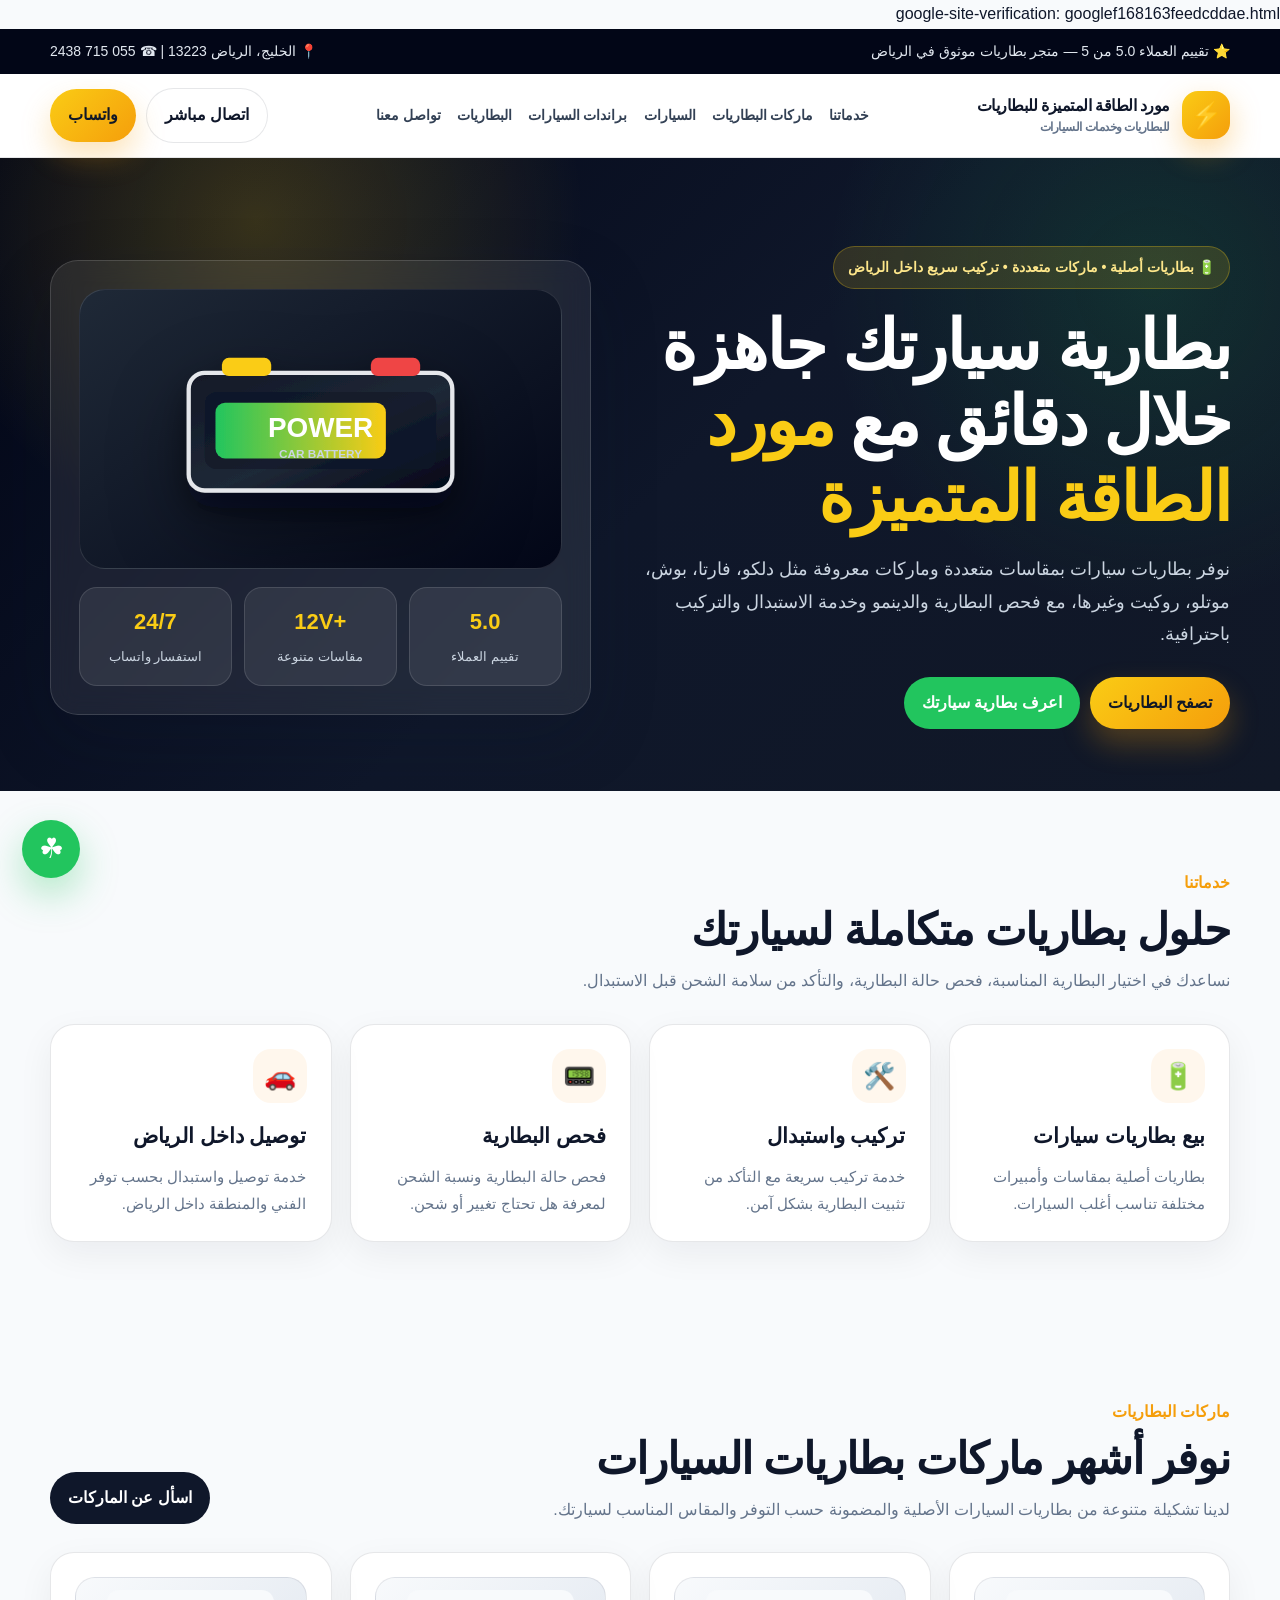
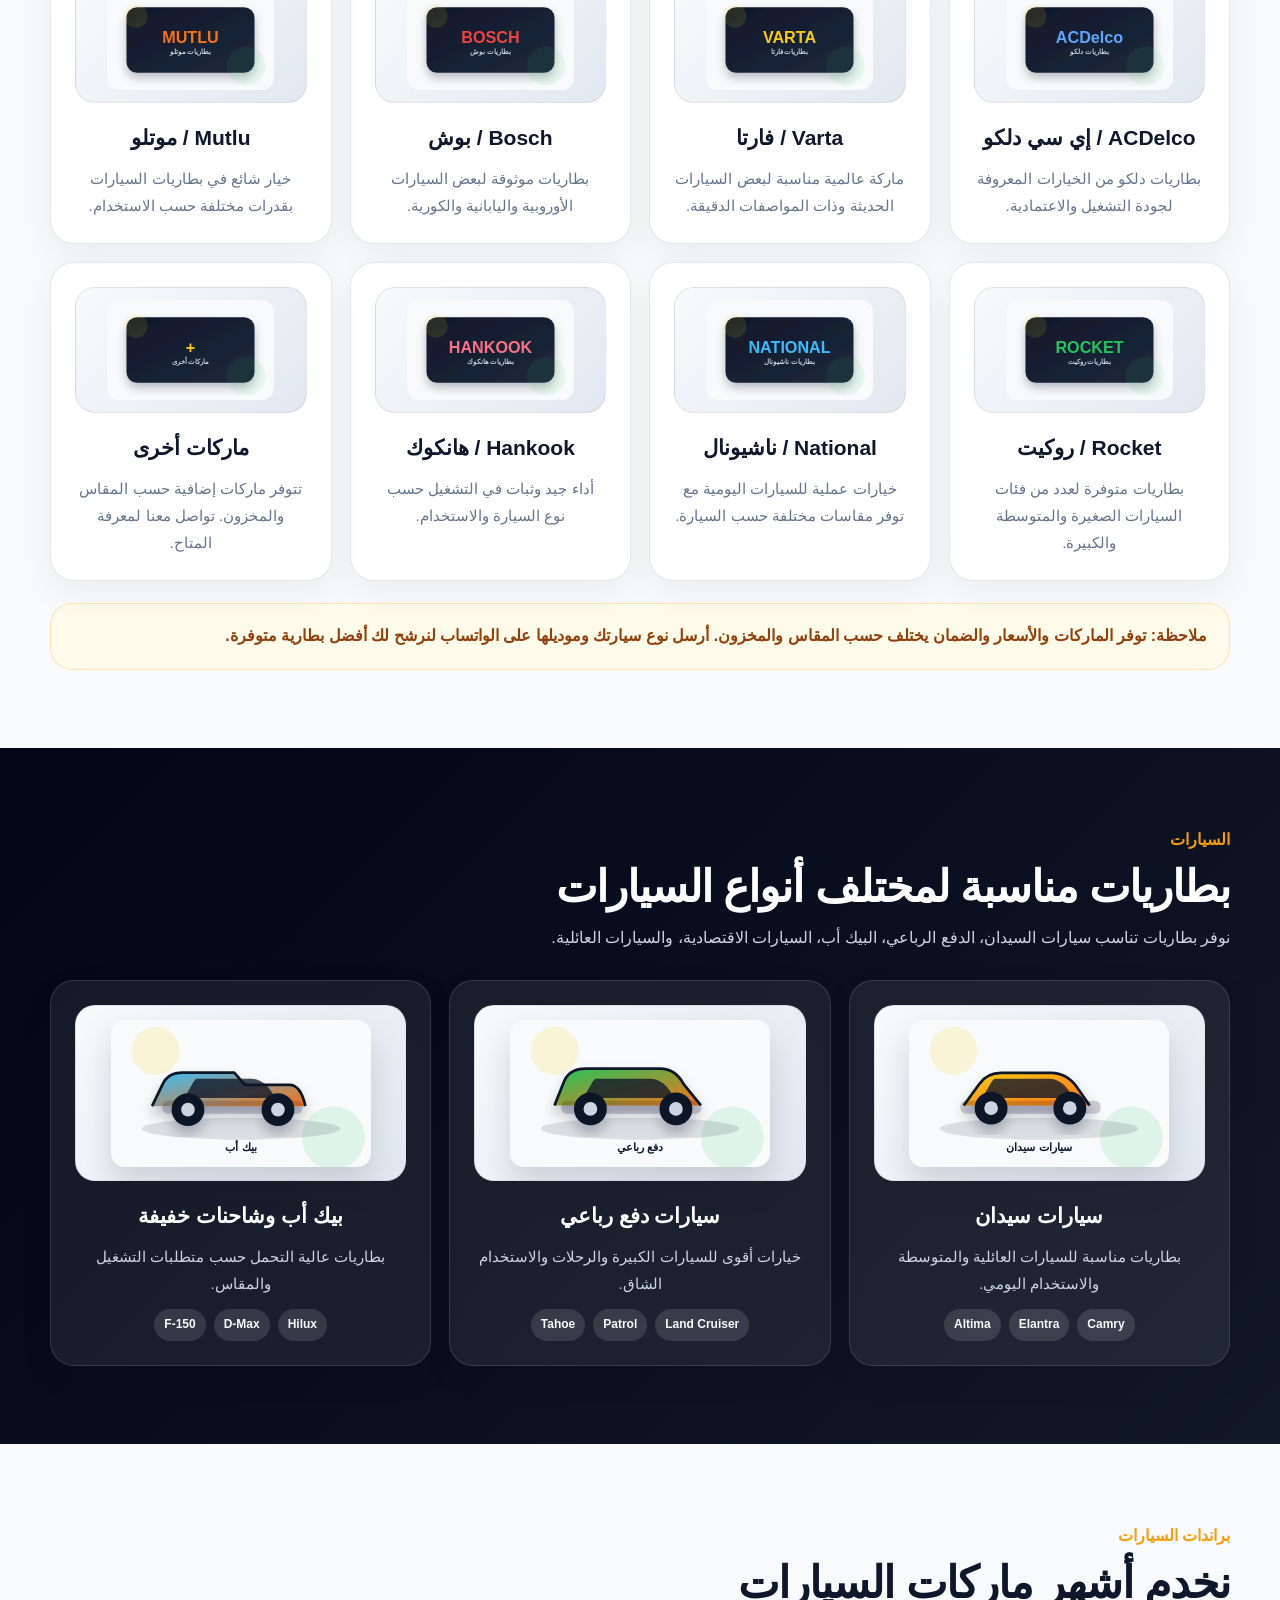
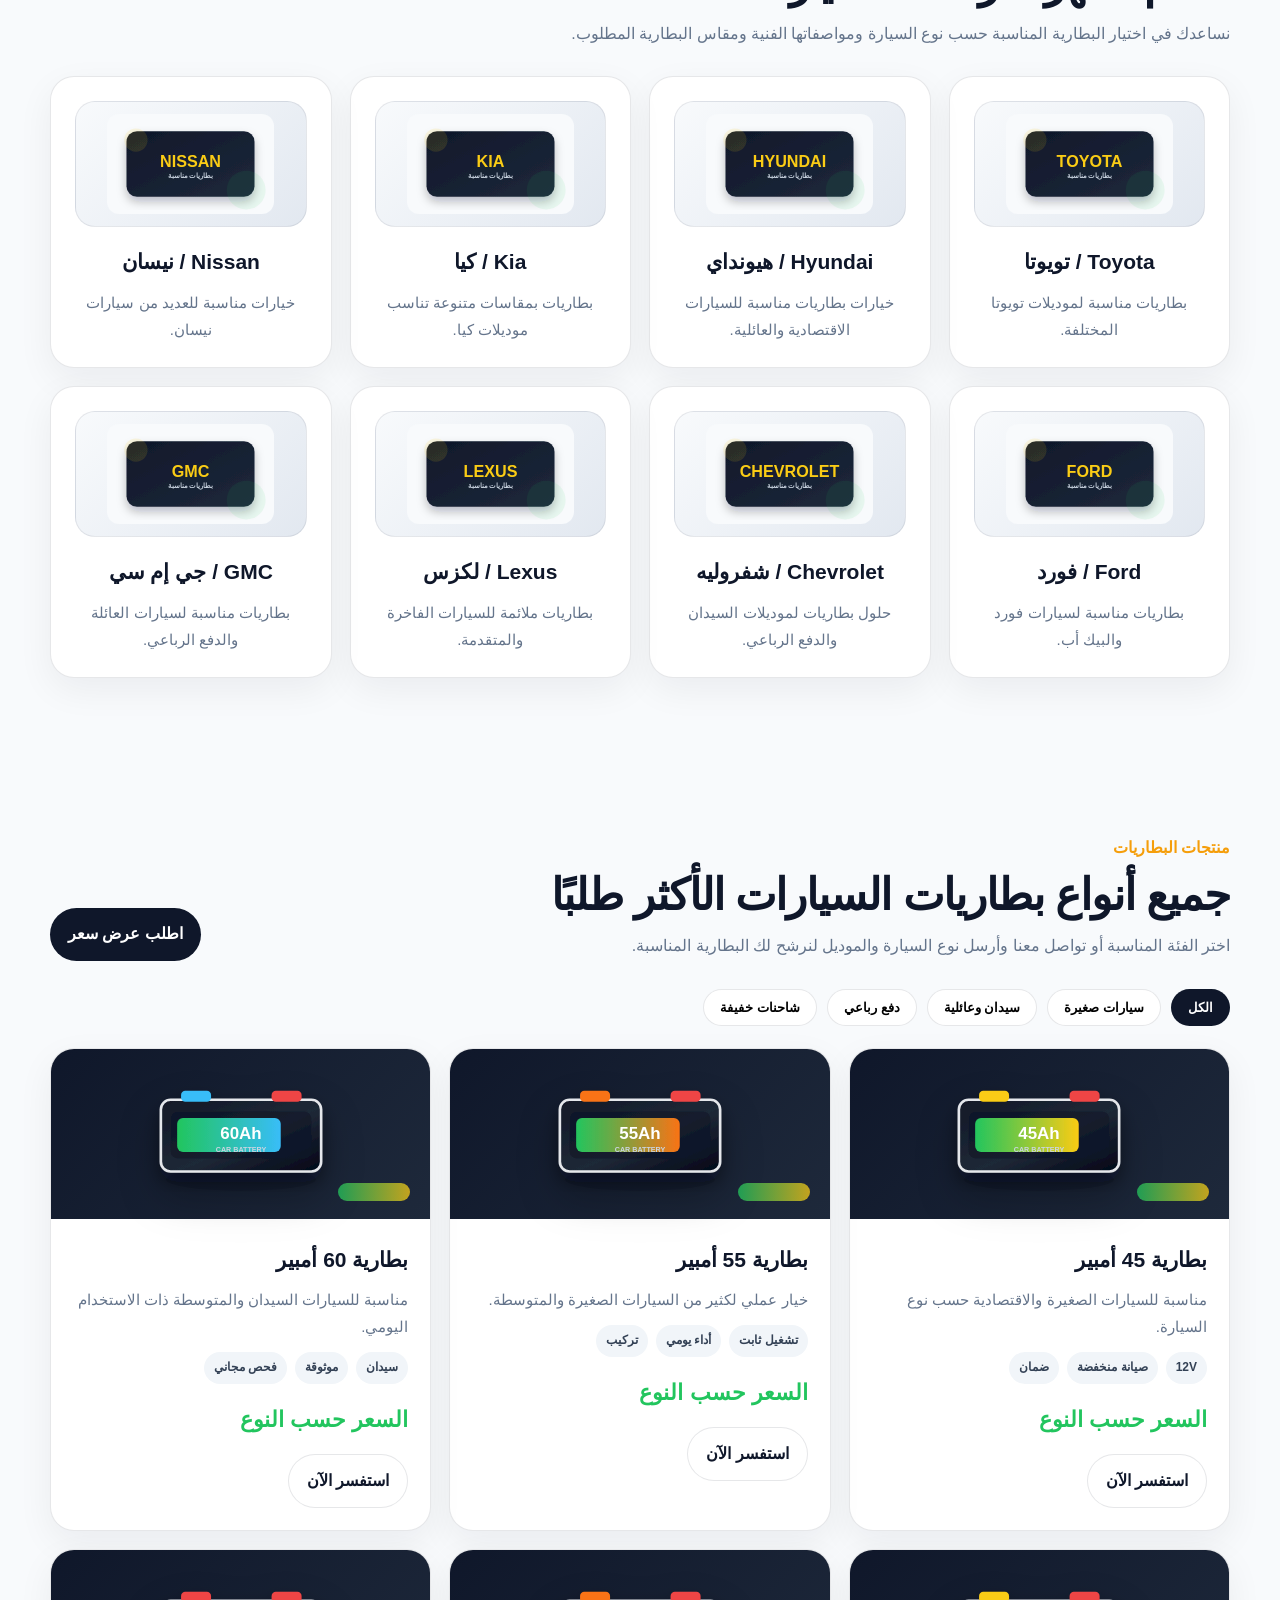
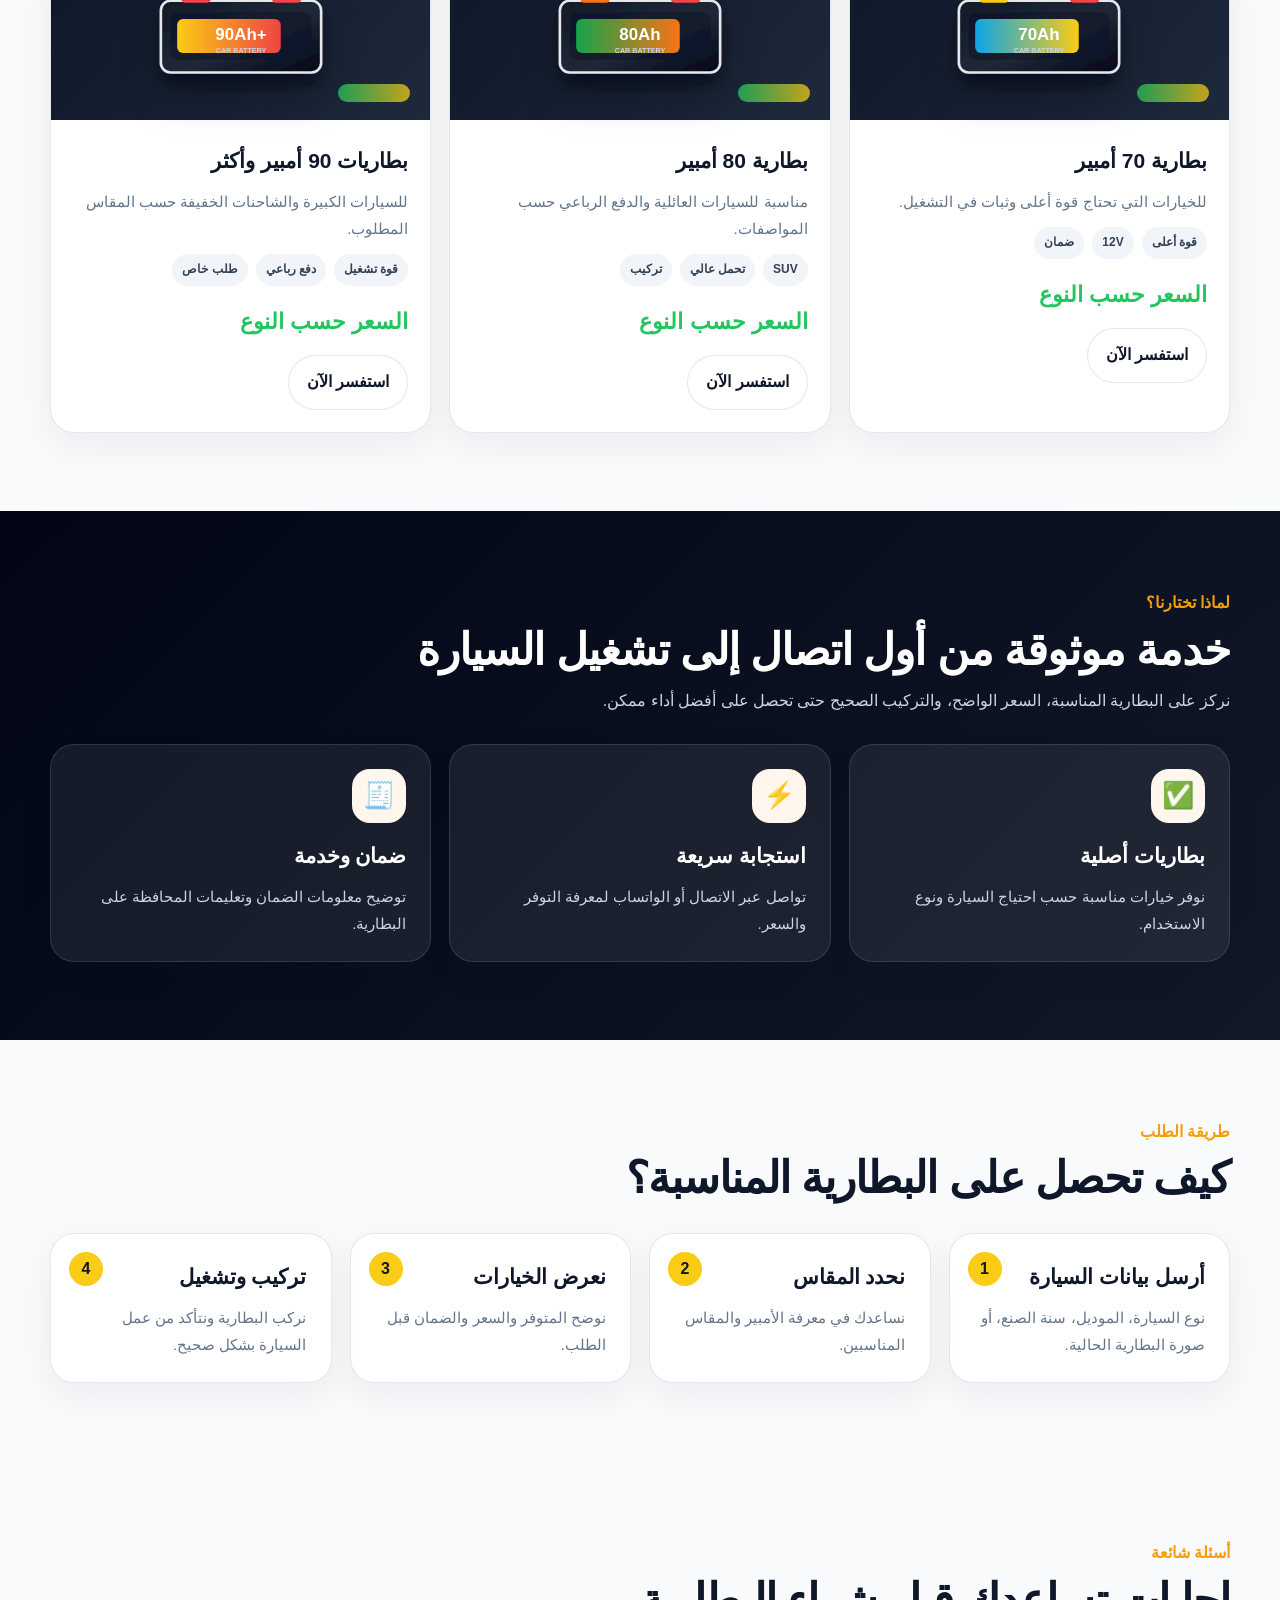
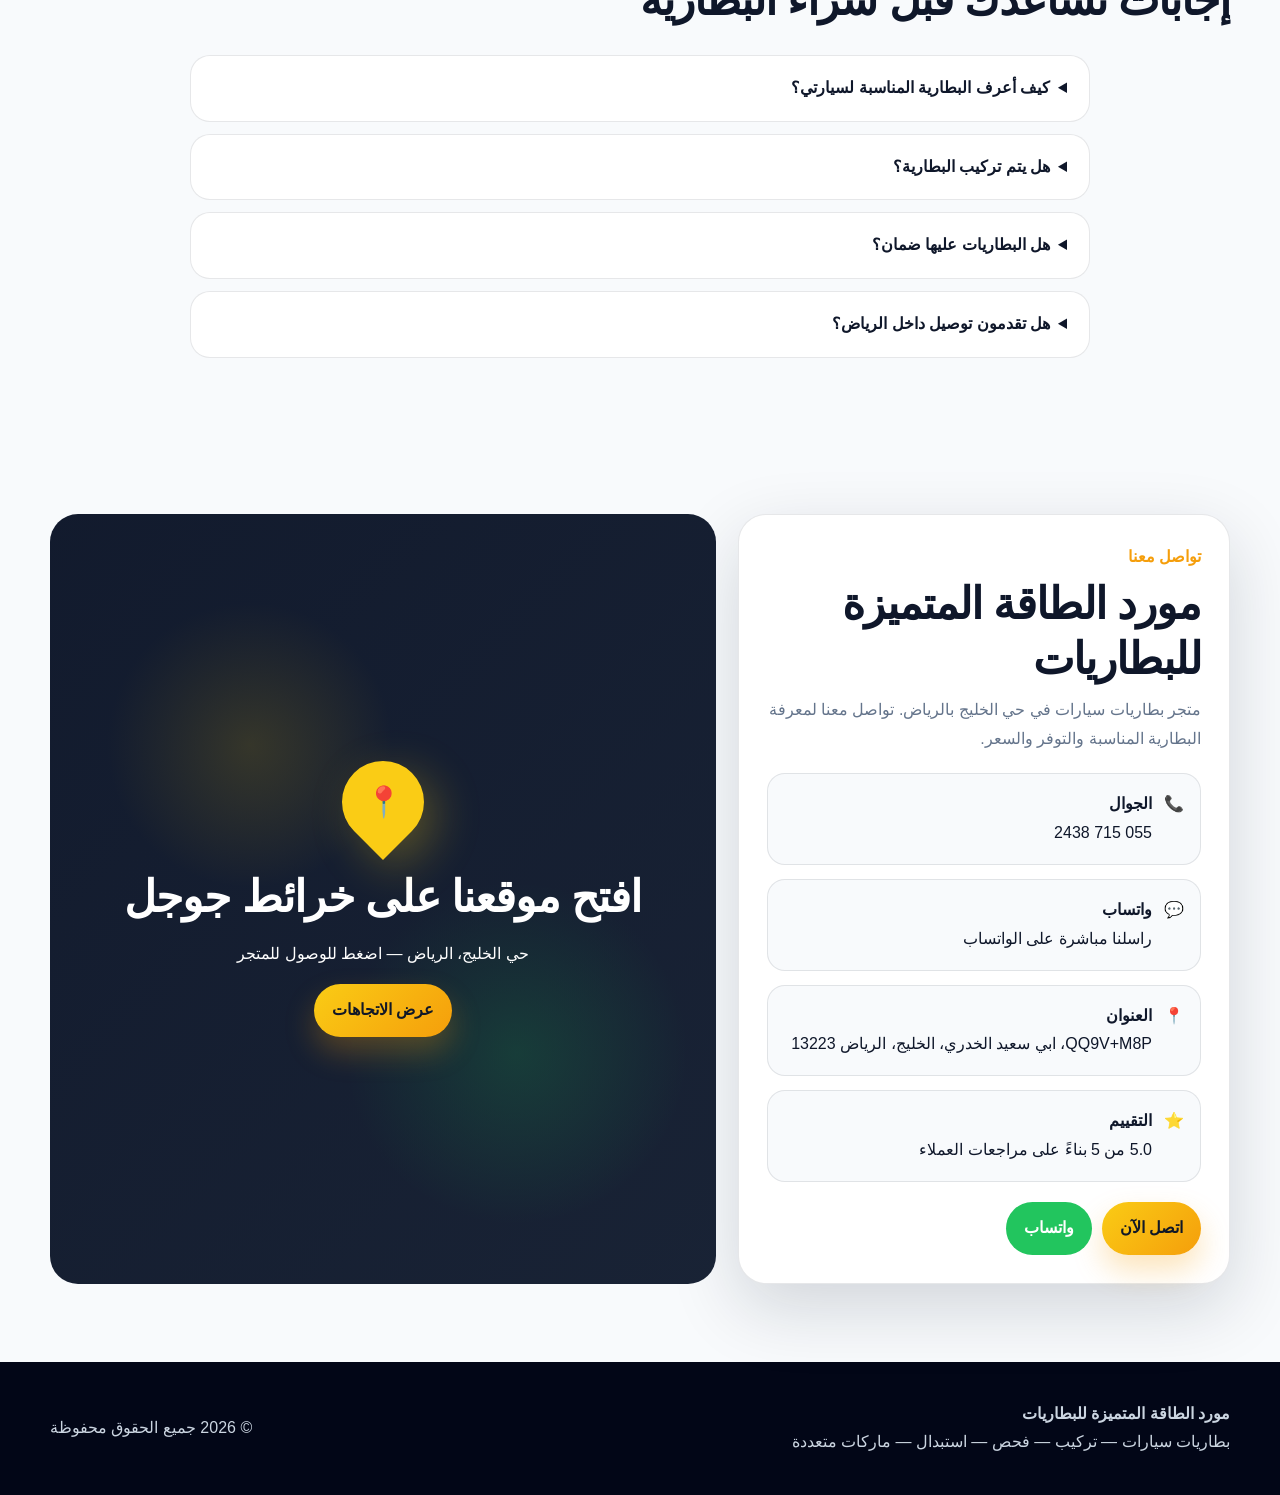
==== index.html @ e8c4f6c6 "Initial commit via Netlify [skip ci]" ====
<!DOCTYPE html>
<html lang="ar" dir="rtl">
<head>
google-site-verification: googlef168163feedcddae.html
  <meta charset="UTF-8" />
  <meta name="viewport" content="width=device-width, initial-scale=1.0" />
  <title>مورد الطاقة المتميزة للبطاريات | بطاريات سيارات في الرياض</title>
  <meta name="description" content="مورد الطاقة المتميزة للبطاريات في الرياض يقدم بطاريات سيارات أصلية وماركات مثل ACDelco وVarta وBosch وMutlu وRocket، مع خدمة فحص وتركيب واستبدال بطاريات السيارات داخل الرياض." />
  <meta name="keywords" content="بطاريات سيارات الرياض, مورد الطاقة المتميزة للبطاريات, متجر بطاريات الرياض, بطاريات ACDelco الرياض, بطاريات دلكو, بطاريات Varta, بطاريات Bosch, بطاريات تويوتا, بطاريات هيونداي, تبديل بطارية سيارة الرياض, تركيب بطارية سيارة" />
  <meta name="robots" content="index, follow" />
  <meta property="og:title" content="مورد الطاقة المتميزة للبطاريات | بطاريات سيارات في الرياض" />
  <meta property="og:description" content="بطاريات سيارات أصلية، ماركات متعددة، فحص وتركيب واستبدال سريع داخل الرياض." />
  <meta property="og:type" content="website" />
  <meta property="og:locale" content="ar_SA" />
  <meta name="theme-color" content="#0f172a" />
  <link rel="stylesheet" href="assets/css/style.css" />

  <script type="application/ld+json">
  {
    "@context": "https://schema.org",
    "@type": "AutoPartsStore",
    "name": "مورد الطاقة المتميزة للبطاريات",
    "description": "متجر بطاريات سيارات في الرياض يقدم بطاريات أصلية وخدمة تركيب واستبدال وفحص بطارية.",
    "telephone": "+966557152438",
    "address": {
      "@type": "PostalAddress",
      "streetAddress": "ابي سعيد الخدري، الخليج",
      "addressLocality": "الرياض",
      "postalCode": "13223",
      "addressCountry": "SA"
    },
    "geo": {
      "@type": "GeoCoordinates",
      "latitude": "24.7681",
      "longitude": "46.7933"
    },
    "aggregateRating": {
      "@type": "AggregateRating",
      "ratingValue": "5.0",
      "reviewCount": "5"
    },
    "areaServed": "الرياض",
    "priceRange": "$$",
    "makesOffer": [
      {"@type":"Offer","itemOffered":{"@type":"Product","name":"بطارية سيارة ACDelco"}},
      {"@type":"Offer","itemOffered":{"@type":"Product","name":"بطارية سيارة Varta"}},
      {"@type":"Offer","itemOffered":{"@type":"Product","name":"بطارية سيارة Bosch"}},
      {"@type":"Offer","itemOffered":{"@type":"Product","name":"بطارية سيارة Mutlu"}}
    ],
    "sameAs": ["https://maps.app.goo.gl/ugV6k1Ft15x16Sjf6"]
  }
  </script>
</head>
<body>
  <div class="top-bar">
    <div class="container">
      <span>⭐ تقييم العملاء 5.0 من 5 — متجر بطاريات موثوق في الرياض</span>
      <span>📍 الخليج، الرياض 13223 | ☎ 055 715 2438</span>
    </div>
  </div>

  <header>
    <div class="container navbar">
      <a class="brand" href="#home" aria-label="الرئيسية">
        <span class="logo">⚡</span>
        <span>مورد الطاقة المتميزة للبطاريات<small>للبطاريات وخدمات السيارات</small></span>
      </a>
      <button class="mobile-menu-btn" type="button">القائمة ☰</button>
      <nav aria-label="روابط الموقع">
        <a href="#services">خدماتنا</a>
        <a href="#brands">ماركات البطاريات</a>
        <a href="#cars">السيارات</a>
        <a href="#car-brands">براندات السيارات</a>
        <a href="#products">البطاريات</a>
        <a href="#contact">تواصل معنا</a>
      </nav>
      <div class="actions">
        <a class="btn btn-outline" href="tel:+966557152438">اتصال مباشر</a>
        <a class="btn btn-primary" href="https://wa.me/966557152438" target="_blank" rel="noopener">واتساب</a>
      </div>
    </div>
  </header>

  <main id="home">
    <section class="hero">
      <div class="container hero-grid">
        <div>
          <div class="badge">🔋 بطاريات أصلية • ماركات متعددة • تركيب سريع داخل الرياض</div>
          <h1>بطارية سيارتك جاهزة خلال دقائق مع <span class="highlight">مورد الطاقة المتميزة</span></h1>
          <p>نوفر بطاريات سيارات بمقاسات متعددة وماركات معروفة مثل دلكو، فارتا، بوش، موتلو، روكيت وغيرها، مع فحص البطارية والدينمو وخدمة الاستبدال والتركيب باحترافية.</p>
          <div class="actions">
            <a class="btn btn-primary" href="#products">تصفح البطاريات</a>
            <a class="btn btn-green" href="https://wa.me/966557152438?text=السلام%20عليكم%،%20أرغب%20بمعرفة%20البطارية%20المناسبة%20لسيارتي" target="_blank" rel="noopener">اعرف بطارية سيارتك</a>
          </div>
        </div>

        <div class="hero-card" aria-label="معلومات سريعة">
          <div class="battery-visual">
            <img src="assets/images/batteries/hero-battery.svg" alt="بطارية سيارة احترافية" class="hero-battery-img">
          </div>
          <div class="stats">
            <div class="stat"><strong>5.0</strong><span>تقييم العملاء</span></div>
            <div class="stat"><strong>+12V</strong><span>مقاسات متنوعة</span></div>
            <div class="stat"><strong>24/7</strong><span>استفسار واتساب</span></div>
          </div>
        </div>
      </div>
    </section>

    <section id="services">
      <div class="container">
        <div class="section-head">
          <div>
            <div class="eyebrow">خدماتنا</div>
            <h2>حلول بطاريات متكاملة لسيارتك</h2>
            <p class="lead">نساعدك في اختيار البطارية المناسبة، فحص حالة البطارية، والتأكد من سلامة الشحن قبل الاستبدال.</p>
          </div>
        </div>
        <div class="services-grid">
          <article class="card"><div class="icon">🔋</div><h3>بيع بطاريات سيارات</h3><p>بطاريات أصلية بمقاسات وأمبيرات مختلفة تناسب أغلب السيارات.</p></article>
          <article class="card"><div class="icon">🛠️</div><h3>تركيب واستبدال</h3><p>خدمة تركيب سريعة مع التأكد من تثبيت البطارية بشكل آمن.</p></article>
          <article class="card"><div class="icon">📟</div><h3>فحص البطارية</h3><p>فحص حالة البطارية ونسبة الشحن لمعرفة هل تحتاج تغيير أو شحن.</p></article>
          <article class="card"><div class="icon">🚗</div><h3>توصيل داخل الرياض</h3><p>خدمة توصيل واستبدال بحسب توفر الفني والمنطقة داخل الرياض.</p></article>
        </div>
      </div>
    </section>

    <section id="brands">
      <div class="container">
        <div class="section-head">
          <div>
            <div class="eyebrow">ماركات البطاريات</div>
            <h2>نوفر أشهر ماركات بطاريات السيارات</h2>
            <p class="lead">لدينا تشكيلة متنوعة من بطاريات السيارات الأصلية والمضمونة حسب التوفر والمقاس المناسب لسيارتك.</p>
          </div>
          <a class="btn btn-dark" href="https://wa.me/966557152438?text=أريد%20معرفة%20ماركات%20البطاريات%20المتوفرة" target="_blank" rel="noopener">اسأل عن الماركات</a>
        </div>

        <div class="brands-grid">
          <article class="card brand-card"><div class="brand-logo-wrap"><img src="assets/images/brands/acdelco.svg" alt="بطاريات ACDelco دلكو في الرياض" class="brand-logo"></div><h3>ACDelco / إي سي دلكو</h3><p>بطاريات دلكو من الخيارات المعروفة لجودة التشغيل والاعتمادية.</p></article>
          <article class="card brand-card"><div class="brand-logo-wrap"><img src="assets/images/brands/varta.svg" alt="بطاريات Varta للسيارات" class="brand-logo"></div><h3>Varta / فارتا</h3><p>ماركة عالمية مناسبة لبعض السيارات الحديثة وذات المواصفات الدقيقة.</p></article>
          <article class="card brand-card"><div class="brand-logo-wrap"><img src="assets/images/brands/bosch.svg" alt="بطاريات Bosch للسيارات" class="brand-logo"></div><h3>Bosch / بوش</h3><p>بطاريات موثوقة لبعض السيارات الأوروبية واليابانية والكورية.</p></article>
          <article class="card brand-card"><div class="brand-logo-wrap"><img src="assets/images/brands/mutlu.svg" alt="بطاريات Mutlu موتلو" class="brand-logo"></div><h3>Mutlu / موتلو</h3><p>خيار شائع في بطاريات السيارات بقدرات مختلفة حسب الاستخدام.</p></article>
          <article class="card brand-card"><div class="brand-logo-wrap"><img src="assets/images/brands/rocket.svg" alt="بطاريات Rocket روكيت" class="brand-logo"></div><h3>Rocket / روكيت</h3><p>بطاريات متوفرة لعدد من فئات السيارات الصغيرة والمتوسطة والكبيرة.</p></article>
          <article class="card brand-card"><div class="brand-logo-wrap"><img src="assets/images/brands/national.svg" alt="بطاريات National ناشيونال" class="brand-logo"></div><h3>National / ناشيونال</h3><p>خيارات عملية للسيارات اليومية مع توفر مقاسات مختلفة حسب السيارة.</p></article>
          <article class="card brand-card"><div class="brand-logo-wrap"><img src="assets/images/brands/hankook.svg" alt="بطاريات Hankook هانكوك" class="brand-logo"></div><h3>Hankook / هانكوك</h3><p>أداء جيد وثبات في التشغيل حسب نوع السيارة والاستخدام.</p></article>
          <article class="card brand-card"><div class="brand-logo-wrap"><img src="assets/images/brands/other-battery-brand.svg" alt="ماركات بطاريات أخرى" class="brand-logo"></div><h3>ماركات أخرى</h3><p>تتوفر ماركات إضافية حسب المقاس والمخزون. تواصل معنا لمعرفة المتاح.</p></article>
        </div>
        <div class="note-box">ملاحظة: توفر الماركات والأسعار والضمان يختلف حسب المقاس والمخزون. أرسل نوع سيارتك وموديلها على الواتساب لنرشح لك أفضل بطارية متوفرة.</div>
      </div>
    </section>

    <section id="cars" class="dark-section">
      <div class="container">
        <div class="section-head">
          <div>
            <div class="eyebrow">السيارات</div>
            <h2>بطاريات مناسبة لمختلف أنواع السيارات</h2>
            <p class="lead">نوفر بطاريات تناسب سيارات السيدان، الدفع الرباعي، البيك أب، السيارات الاقتصادية، والسيارات العائلية.</p>
          </div>
        </div>
        <div class="cars-grid">
          <article class="card car-card"><div class="car-image-wrap"><img src="assets/images/cars/sedan.svg" alt="بطاريات سيارات سيدان" class="car-image"></div><h3>سيارات سيدان</h3><p>بطاريات مناسبة للسيارات العائلية والمتوسطة والاستخدام اليومي.</p><div class="compatibility-list"><span class="tag">Camry</span><span class="tag">Elantra</span><span class="tag">Altima</span></div></article>
          <article class="card car-card"><div class="car-image-wrap"><img src="assets/images/cars/suv.svg" alt="بطاريات سيارات دفع رباعي" class="car-image"></div><h3>سيارات دفع رباعي</h3><p>خيارات أقوى للسيارات الكبيرة والرحلات والاستخدام الشاق.</p><div class="compatibility-list"><span class="tag">Land Cruiser</span><span class="tag">Patrol</span><span class="tag">Tahoe</span></div></article>
          <article class="card car-card"><div class="car-image-wrap"><img src="assets/images/cars/pickup.svg" alt="بطاريات سيارات بيك أب وشاحنات خفيفة" class="car-image"></div><h3>بيك أب وشاحنات خفيفة</h3><p>بطاريات عالية التحمل حسب متطلبات التشغيل والمقاس.</p><div class="compatibility-list"><span class="tag">Hilux</span><span class="tag">D-Max</span><span class="tag">F-150</span></div></article>
        </div>
      </div>
    </section>

    <section id="car-brands">
      <div class="container">
        <div class="section-head">
          <div>
            <div class="eyebrow">براندات السيارات</div>
            <h2>نخدم أشهر ماركات السيارات</h2>
            <p class="lead">نساعدك في اختيار البطارية المناسبة حسب نوع السيارة ومواصفاتها الفنية ومقاس البطارية المطلوب.</p>
          </div>
        </div>
        <div class="car-brands-grid">
          <article class="card car-brand-card"><div class="car-brand-logo-wrap"><img src="assets/images/car-brands/toyota.svg" alt="بطاريات تويوتا في الرياض" class="car-brand-logo"></div><h3>Toyota / تويوتا</h3><p>بطاريات مناسبة لموديلات تويوتا المختلفة.</p></article>
          <article class="card car-brand-card"><div class="car-brand-logo-wrap"><img src="assets/images/car-brands/hyundai.svg" alt="بطاريات هيونداي" class="car-brand-logo"></div><h3>Hyundai / هيونداي</h3><p>خيارات بطاريات مناسبة للسيارات الاقتصادية والعائلية.</p></article>
          <article class="card car-brand-card"><div class="car-brand-logo-wrap"><img src="assets/images/car-brands/kia.svg" alt="بطاريات كيا" class="car-brand-logo"></div><h3>Kia / كيا</h3><p>بطاريات بمقاسات متنوعة تناسب موديلات كيا.</p></article>
          <article class="card car-brand-card"><div class="car-brand-logo-wrap"><img src="assets/images/car-brands/nissan.svg" alt="بطاريات نيسان" class="car-brand-logo"></div><h3>Nissan / نيسان</h3><p>خيارات مناسبة للعديد من سيارات نيسان.</p></article>
          <article class="card car-brand-card"><div class="car-brand-logo-wrap"><img src="assets/images/car-brands/ford.svg" alt="بطاريات فورد" class="car-brand-logo"></div><h3>Ford / فورد</h3><p>بطاريات مناسبة لسيارات فورد والبيك أب.</p></article>
          <article class="card car-brand-card"><div class="car-brand-logo-wrap"><img src="assets/images/car-brands/chevrolet.svg" alt="بطاريات شفروليه" class="car-brand-logo"></div><h3>Chevrolet / شفروليه</h3><p>حلول بطاريات لموديلات السيدان والدفع الرباعي.</p></article>
          <article class="card car-brand-card"><div class="car-brand-logo-wrap"><img src="assets/images/car-brands/lexus.svg" alt="بطاريات لكزس" class="car-brand-logo"></div><h3>Lexus / لكزس</h3><p>بطاريات ملائمة للسيارات الفاخرة والمتقدمة.</p></article>
          <article class="card car-brand-card"><div class="car-brand-logo-wrap"><img src="assets/images/car-brands/gmc.svg" alt="بطاريات جي ام سي" class="car-brand-logo"></div><h3>GMC / جي إم سي</h3><p>بطاريات مناسبة لسيارات العائلة والدفع الرباعي.</p></article>
        </div>
      </div>
    </section>

    <section id="products">
      <div class="container">
        <div class="section-head">
          <div>
            <div class="eyebrow">منتجات البطاريات</div>
            <h2>جميع أنواع بطاريات السيارات الأكثر طلبًا</h2>
            <p class="lead">اختر الفئة المناسبة أو تواصل معنا وأرسل نوع السيارة والموديل لنرشح لك البطارية المناسبة.</p>
          </div>
          <a class="btn btn-dark" href="https://wa.me/966557152438?text=أريد%20عرض%20سعر%20بطارية%20سيارة" target="_blank" rel="noopener">اطلب عرض سعر</a>
        </div>

        <div class="filters" aria-label="فلترة المنتجات">
          <button class="filter-btn active" data-filter="all">الكل</button>
          <button class="filter-btn" data-filter="small">سيارات صغيرة</button>
          <button class="filter-btn" data-filter="sedan">سيدان وعائلية</button>
          <button class="filter-btn" data-filter="suv">دفع رباعي</button>
          <button class="filter-btn" data-filter="truck">شاحنات خفيفة</button>
        </div>

        <div class="products-grid">
          <article class="card product" data-category="small"><div class="product-top"><img src="assets/images/batteries/battery-45ah.svg" alt="بطارية سيارة 45 أمبير" class="product-battery-image"></div><div class="product-body"><h3>بطارية 45 أمبير</h3><p>مناسبة للسيارات الصغيرة والاقتصادية حسب نوع السيارة.</p><div class="product-meta"><span class="tag">12V</span><span class="tag">صيانة منخفضة</span><span class="tag">ضمان</span></div><div class="price">السعر حسب النوع</div><a class="btn btn-outline" href="https://wa.me/966557152438?text=أريد%20بطارية%2045%20أمبير" target="_blank" rel="noopener">استفسر الآن</a></div></article>
          <article class="card product" data-category="small sedan"><div class="product-top"><img src="assets/images/batteries/battery-55ah.svg" alt="بطارية سيارة 55 أمبير" class="product-battery-image"></div><div class="product-body"><h3>بطارية 55 أمبير</h3><p>خيار عملي لكثير من السيارات الصغيرة والمتوسطة.</p><div class="product-meta"><span class="tag">تشغيل ثابت</span><span class="tag">أداء يومي</span><span class="tag">تركيب</span></div><div class="price">السعر حسب النوع</div><a class="btn btn-outline" href="https://wa.me/966557152438?text=أريد%20بطارية%2055%20أمبير" target="_blank" rel="noopener">استفسر الآن</a></div></article>
          <article class="card product" data-category="sedan"><div class="product-top"><img src="assets/images/batteries/battery-60ah.svg" alt="بطارية سيارة 60 أمبير" class="product-battery-image"></div><div class="product-body"><h3>بطارية 60 أمبير</h3><p>مناسبة للسيارات السيدان والمتوسطة ذات الاستخدام اليومي.</p><div class="product-meta"><span class="tag">سيدان</span><span class="tag">موثوقة</span><span class="tag">فحص مجاني</span></div><div class="price">السعر حسب النوع</div><a class="btn btn-outline" href="https://wa.me/966557152438?text=أريد%20بطارية%2060%20أمبير" target="_blank" rel="noopener">استفسر الآن</a></div></article>
          <article class="card product" data-category="sedan suv"><div class="product-top"><img src="assets/images/batteries/battery-70ah.svg" alt="بطارية سيارة 70 أمبير" class="product-battery-image"></div><div class="product-body"><h3>بطارية 70 أمبير</h3><p>للخيارات التي تحتاج قوة أعلى وثبات في التشغيل.</p><div class="product-meta"><span class="tag">قوة أعلى</span><span class="tag">12V</span><span class="tag">ضمان</span></div><div class="price">السعر حسب النوع</div><a class="btn btn-outline" href="https://wa.me/966557152438?text=أريد%20بطارية%2070%20أمبير" target="_blank" rel="noopener">استفسر الآن</a></div></article>
          <article class="card product" data-category="suv"><div class="product-top"><img src="assets/images/batteries/battery-80ah.svg" alt="بطارية سيارة 80 أمبير" class="product-battery-image"></div><div class="product-body"><h3>بطارية 80 أمبير</h3><p>مناسبة للسيارات العائلية والدفع الرباعي حسب المواصفات.</p><div class="product-meta"><span class="tag">SUV</span><span class="tag">تحمل عالي</span><span class="tag">تركيب</span></div><div class="price">السعر حسب النوع</div><a class="btn btn-outline" href="https://wa.me/966557152438?text=أريد%20بطارية%2080%20أمبير" target="_blank" rel="noopener">استفسر الآن</a></div></article>
          <article class="card product" data-category="suv truck"><div class="product-top"><img src="assets/images/batteries/battery-90ah.svg" alt="بطارية سيارة 90 أمبير وأكثر" class="product-battery-image"></div><div class="product-body"><h3>بطاريات 90 أمبير وأكثر</h3><p>للسيارات الكبيرة والشاحنات الخفيفة حسب المقاس المطلوب.</p><div class="product-meta"><span class="tag">قوة تشغيل</span><span class="tag">دفع رباعي</span><span class="tag">طلب خاص</span></div><div class="price">السعر حسب النوع</div><a class="btn btn-outline" href="https://wa.me/966557152438?text=أريد%20بطارية%2090%20أمبير%20أو%20أكثر" target="_blank" rel="noopener">استفسر الآن</a></div></article>
        </div>
      </div>
    </section>

    <section id="why" class="dark-section">
      <div class="container">
        <div class="section-head">
          <div>
            <div class="eyebrow">لماذا تختارنا؟</div>
            <h2>خدمة موثوقة من أول اتصال إلى تشغيل السيارة</h2>
            <p class="lead">نركز على البطارية المناسبة، السعر الواضح، والتركيب الصحيح حتى تحصل على أفضل أداء ممكن.</p>
          </div>
        </div>
        <div class="why-grid">
          <article class="card"><div class="icon">✅</div><h3>بطاريات أصلية</h3><p>نوفر خيارات مناسبة حسب احتياج السيارة ونوع الاستخدام.</p></article>
          <article class="card"><div class="icon">⚡</div><h3>استجابة سريعة</h3><p>تواصل عبر الاتصال أو الواتساب لمعرفة التوفر والسعر.</p></article>
          <article class="card"><div class="icon">🧾</div><h3>ضمان وخدمة</h3><p>توضيح معلومات الضمان وتعليمات المحافظة على البطارية.</p></article>
        </div>
      </div>
    </section>

    <section>
      <div class="container">
        <div class="section-head"><div><div class="eyebrow">طريقة الطلب</div><h2>كيف تحصل على البطارية المناسبة؟</h2></div></div>
        <div class="steps">
          <article class="card step"><h3>أرسل بيانات السيارة</h3><p>نوع السيارة، الموديل، سنة الصنع، أو صورة البطارية الحالية.</p></article>
          <article class="card step"><h3>نحدد المقاس</h3><p>نساعدك في معرفة الأمبير والمقاس المناسبين.</p></article>
          <article class="card step"><h3>نعرض الخيارات</h3><p>نوضح المتوفر والسعر والضمان قبل الطلب.</p></article>
          <article class="card step"><h3>تركيب وتشغيل</h3><p>نركب البطارية ونتأكد من عمل السيارة بشكل صحيح.</p></article>
        </div>
      </div>
    </section>

    <section id="faq">
      <div class="container">
        <div class="section-head"><div><div class="eyebrow">أسئلة شائعة</div><h2>إجابات تساعدك قبل شراء البطارية</h2></div></div>
        <div class="faq">
          <details><summary>كيف أعرف البطارية المناسبة لسيارتي؟</summary><p>أرسل لنا نوع السيارة والموديل أو صورة البطارية الحالية عبر الواتساب، ونساعدك في تحديد الأمبير والمقاس المناسب.</p></details>
          <details><summary>هل يتم تركيب البطارية؟</summary><p>نعم، تتوفر خدمة التركيب والاستبدال بحسب التوفر والمنطقة. تواصل معنا للتأكيد قبل الطلب.</p></details>
          <details><summary>هل البطاريات عليها ضمان؟</summary><p>تختلف مدة الضمان حسب نوع البطارية والشركة. يتم توضيح بيانات الضمان عند الشراء.</p></details>
          <details><summary>هل تقدمون توصيل داخل الرياض؟</summary><p>تتوفر خدمة التوصيل لبعض مناطق الرياض حسب الوقت والتوفر. أرسل موقعك عبر الواتساب لمعرفة إمكانية الخدمة.</p></details>
        </div>
      </div>
    </section>

    <section id="contact">
      <div class="container contact-grid">
        <div class="contact-card">
          <div class="eyebrow">تواصل معنا</div>
          <h2>مورد الطاقة المتميزة للبطاريات</h2>
          <p class="lead">متجر بطاريات سيارات في حي الخليج بالرياض. تواصل معنا لمعرفة البطارية المناسبة والتوفر والسعر.</p>
          <div class="contact-list">
            <div class="contact-item"><strong>📞</strong><div><b>الجوال</b><br><a href="tel:+966557152438">055 715 2438</a></div></div>
            <div class="contact-item"><strong>💬</strong><div><b>واتساب</b><br><a href="https://wa.me/966557152438" target="_blank" rel="noopener">راسلنا مباشرة على الواتساب</a></div></div>
            <div class="contact-item"><strong>📍</strong><div><b>العنوان</b><br>QQ9V+M8P، ابي سعيد الخدري، الخليج، الرياض 13223</div></div>
            <div class="contact-item"><strong>⭐</strong><div><b>التقييم</b><br>5.0 من 5 بناءً على مراجعات العملاء</div></div>
          </div>
          <div class="actions" style="margin-top:20px">
            <a class="btn btn-primary" href="tel:+966557152438">اتصل الآن</a>
            <a class="btn btn-green" href="https://wa.me/966557152438" target="_blank" rel="noopener">واتساب</a>
          </div>
        </div>
        <a class="map-box" href="https://maps.app.goo.gl/ugV6k1Ft15x16Sjf6" target="_blank" rel="noopener" aria-label="افتح الموقع على خرائط جوجل">
          <div><div class="pin"><span>📍</span></div><h2>افتح موقعنا على خرائط جوجل</h2><p>حي الخليج، الرياض — اضغط للوصول للمتجر</p><span class="btn btn-primary">عرض الاتجاهات</span></div>
        </a>
      </div>
    </section>
  </main>

  <footer>
    <div class="container">
      <div><b>مورد الطاقة المتميزة للبطاريات</b><br />بطاريات سيارات — تركيب — فحص — استبدال — ماركات متعددة</div>
      <div>© <span id="year"></span> جميع الحقوق محفوظة</div>
    </div>
  </footer>

  <a class="floating-whatsapp" href="https://wa.me/966557152438" target="_blank" rel="noopener" aria-label="واتساب">☘</a>
  <script src="assets/js/script.js"></script>
</body>
</html>
---- assets/css/style.css ----
:root {
  --navy: #0f172a;
  --navy-2: #111827;
  --yellow: #facc15;
  --orange: #f59e0b;
  --green: #22c55e;
  --red: #ef4444;
  --white: #ffffff;
  --muted: #64748b;
  --light: #f8fafc;
  --line: rgba(15, 23, 42, 0.10);
  --shadow: 0 24px 70px rgba(15, 23, 42, 0.16);
  --radius: 28px;
}

* { box-sizing: border-box; }
html { scroll-behavior: smooth; }
body {
  margin: 0;
  font-family: "Tahoma", "Arial", sans-serif;
  background: var(--light);
  color: var(--navy);
  line-height: 1.8;
}
a { color: inherit; text-decoration: none; }
img { max-width: 100%; display: block; }
.container { width: min(1180px, calc(100% - 32px)); margin: auto; }

.top-bar {
  background: #020617;
  color: #e2e8f0;
  font-size: 14px;
  padding: 10px 0;
}
.top-bar .container {
  display: flex;
  align-items: center;
  justify-content: space-between;
  gap: 16px;
  flex-wrap: wrap;
}

header {
  position: sticky;
  top: 0;
  z-index: 99;
  background: rgba(255, 255, 255, 0.92);
  backdrop-filter: blur(18px);
  border-bottom: 1px solid var(--line);
}

.navbar {
  display: flex;
  align-items: center;
  justify-content: space-between;
  padding: 14px 0;
  gap: 18px;
}

.brand {
  display: flex;
  align-items: center;
  gap: 12px;
  font-weight: 900;
  letter-spacing: -0.5px;
}
.logo {
  width: 48px;
  height: 48px;
  border-radius: 16px;
  display: grid;
  place-items: center;
  background: linear-gradient(135deg, var(--yellow), var(--orange));
  color: #020617;
  box-shadow: 0 12px 30px rgba(245, 158, 11, 0.35);
  font-size: 26px;
}
.brand small {
  display: block;
  color: var(--muted);
  font-weight: 600;
  font-size: 12px;
  margin-top: -4px;
}
nav {
  display: flex;
  align-items: center;
  gap: 16px;
  color: #334155;
  font-weight: 800;
  font-size: 14px;
  white-space: nowrap;
}
nav a { transition: color .2s ease; }
nav a:hover { color: var(--orange); }

.actions {
  display: flex;
  align-items: center;
  gap: 10px;
  flex-wrap: wrap;
}
.btn {
  display: inline-flex;
  align-items: center;
  justify-content: center;
  gap: 8px;
  border: 0;
  cursor: pointer;
  font-weight: 900;
  border-radius: 999px;
  padding: 12px 18px;
  transition: transform .2s ease, box-shadow .2s ease, background .2s ease;
  white-space: nowrap;
}
.btn:hover { transform: translateY(-2px); }
.btn-primary {
  background: linear-gradient(135deg, var(--yellow), var(--orange));
  color: #111827;
  box-shadow: 0 15px 30px rgba(245, 158, 11, 0.28);
}
.btn-dark { background: var(--navy); color: white; }
.btn-green { background: var(--green); color: white; }
.btn-outline { border: 1px solid var(--line); background: white; color: var(--navy); }

.hero {
  position: relative;
  overflow: hidden;
  background:
    radial-gradient(circle at 20% 10%, rgba(250, 204, 21, 0.20), transparent 28%),
    radial-gradient(circle at 90% 20%, rgba(34, 197, 94, 0.14), transparent 26%),
    linear-gradient(135deg, #020617 0%, #0f172a 52%, #111827 100%);
  color: white;
  padding: 88px 0 62px;
}
.hero-grid {
  display: grid;
  grid-template-columns: 1.05fr .95fr;
  gap: 42px;
  align-items: center;
}
.badge {
  display: inline-flex;
  align-items: center;
  gap: 8px;
  background: rgba(250, 204, 21, 0.14);
  border: 1px solid rgba(250, 204, 21, 0.28);
  color: #fde68a;
  padding: 8px 14px;
  border-radius: 999px;
  font-weight: 800;
  font-size: 14px;
  margin-bottom: 18px;
}
h1 {
  font-size: clamp(34px, 6vw, 68px);
  line-height: 1.12;
  margin: 0 0 18px;
  letter-spacing: -1.8px;
}
.hero p {
  color: #cbd5e1;
  font-size: 18px;
  max-width: 620px;
  margin: 0 0 26px;
}
.hero .highlight { color: var(--yellow); }
.hero-card {
  position: relative;
  background: rgba(255, 255, 255, 0.08);
  border: 1px solid rgba(255, 255, 255, 0.14);
  border-radius: var(--radius);
  padding: 28px;
  box-shadow: var(--shadow);
  backdrop-filter: blur(12px);
}
.battery-visual {
  min-height: 280px;
  border-radius: 26px;
  background: linear-gradient(145deg, #1f2937, #020617);
  position: relative;
  overflow: hidden;
  display: grid;
  place-items: center;
  border: 1px solid rgba(255,255,255,.12);
  padding: 22px;
}
.hero-battery-img {
  width: min(410px, 100%);
  height: 230px;
  object-fit: contain;
  filter: drop-shadow(0 28px 36px rgba(0,0,0,.35));
}
.stats {
  display: grid;
  grid-template-columns: repeat(3, 1fr);
  gap: 12px;
  margin-top: 18px;
}
.stat {
  background: rgba(255,255,255,.08);
  border: 1px solid rgba(255,255,255,.12);
  padding: 14px;
  border-radius: 18px;
  text-align: center;
}
.stat strong { display: block; font-size: 22px; color: var(--yellow); }
.stat span { color: #cbd5e1; font-size: 13px; }

section { padding: 78px 0; }
.section-head {
  display: flex;
  align-items: end;
  justify-content: space-between;
  gap: 20px;
  margin-bottom: 28px;
}
.eyebrow { color: var(--orange); font-weight: 900; margin-bottom: 4px; }
h2 {
  font-size: clamp(28px, 4vw, 44px);
  margin: 0;
  letter-spacing: -1px;
  line-height: 1.25;
}
.lead { color: var(--muted); max-width: 720px; margin: 10px 0 0; }

.services-grid,
.brands-grid,
.products-grid,
.cars-grid,
.car-brands-grid,
.why-grid {
  display: grid;
  gap: 18px;
}
.services-grid { grid-template-columns: repeat(4, 1fr); }
.brands-grid { grid-template-columns: repeat(4, 1fr); }
.products-grid { grid-template-columns: repeat(3, 1fr); }
.cars-grid { grid-template-columns: repeat(3, 1fr); }
.car-brands-grid { grid-template-columns: repeat(4, 1fr); }
.why-grid { grid-template-columns: repeat(3, 1fr); }

.card {
  background: white;
  border: 1px solid var(--line);
  border-radius: 24px;
  padding: 24px;
  box-shadow: 0 12px 36px rgba(15,23,42,.06);
  transition: transform .2s ease, box-shadow .2s ease;
}
.card:hover { transform: translateY(-6px); box-shadow: 0 22px 50px rgba(15,23,42,.12); }
.icon {
  width: 54px;
  height: 54px;
  display: grid;
  place-items: center;
  border-radius: 18px;
  background: #fff7ed;
  color: var(--orange);
  font-size: 26px;
  margin-bottom: 14px;
}
.card h3 { margin: 0 0 8px; font-size: 21px; }
.card p { margin: 0; color: var(--muted); font-size: 15px; }

.brand-card,
.car-card,
.car-brand-card { text-align: center; overflow: hidden; position: relative; }
.brand-logo-wrap,
.car-brand-logo-wrap,
.car-image-wrap {
  background: linear-gradient(135deg, #f8fafc, #e2e8f0);
  border-radius: 20px;
  padding: 12px;
  margin-bottom: 16px;
  border: 1px solid rgba(15, 23, 42, 0.08);
  min-height: 126px;
  display: grid;
  place-items: center;
}
.brand-logo, .car-brand-logo {
  width: 100%;
  max-width: 170px;
  height: 100px;
  object-fit: contain;
  margin: auto;
}
.car-image {
  width: 100%;
  max-width: 260px;
  height: 150px;
  object-fit: contain;
  margin: auto;
  filter: drop-shadow(0 16px 16px rgba(15,23,42,.15));
}
.note-box {
  margin-top: 22px;
  background: #fffbeb;
  border: 1px solid rgba(245, 158, 11, .25);
  color: #92400e;
  border-radius: 22px;
  padding: 18px 22px;
  font-weight: 800;
}

.filters {
  display: flex;
  gap: 10px;
  flex-wrap: wrap;
  margin-bottom: 22px;
}
.filter-btn {
  border: 1px solid var(--line);
  background: white;
  border-radius: 999px;
  padding: 10px 16px;
  font-weight: 800;
  cursor: pointer;
}
.filter-btn.active { background: var(--navy); color: white; }
.product { padding: 0; overflow: hidden; }
.product-top {
  min-height: 170px;
  background: linear-gradient(135deg, #0f172a, #1e293b);
  color: white;
  display: grid;
  place-items: center;
  padding: 14px;
  position: relative;
}
.product-top::after {
  content: "";
  position: absolute;
  inset: auto 20px 18px auto;
  width: 72px;
  height: 18px;
  background: linear-gradient(90deg, var(--green), var(--yellow));
  border-radius: 999px;
  opacity: .75;
}
.product-battery-image {
  width: 100%;
  max-width: 260px;
  height: 140px;
  object-fit: contain;
  margin: auto;
  filter: drop-shadow(0 18px 18px rgba(0,0,0,.25));
}
.product-body { padding: 22px; }
.product-meta {
  display: flex;
  gap: 8px;
  flex-wrap: wrap;
  margin: 12px 0 16px;
}
.tag {
  background: #f1f5f9;
  color: #334155;
  border-radius: 999px;
  padding: 5px 10px;
  font-size: 12px;
  font-weight: 800;
}
.price { font-size: 22px; font-weight: 900; color: var(--green); margin-bottom: 14px; }
.compatibility-list {
  display: flex;
  gap: 8px;
  flex-wrap: wrap;
  justify-content: center;
  margin-top: 12px;
}

.dark-section {
  background: linear-gradient(135deg, #020617, #111827);
  color: white;
}
.dark-section .lead, .dark-section p { color: #cbd5e1; }
.dark-section .card { background: rgba(255,255,255,.07); color: white; border-color: rgba(255,255,255,.12); }
.dark-section .card p { color: #cbd5e1; }
.dark-section .tag { background: rgba(255,255,255,.12); color: #f8fafc; }

.steps {
  display: grid;
  grid-template-columns: repeat(4, 1fr);
  gap: 18px;
  counter-reset: step;
}
.step { position: relative; }
.step::before {
  counter-increment: step;
  content: counter(step);
  position: absolute;
  top: 18px;
  left: 18px;
  width: 34px;
  height: 34px;
  border-radius: 50%;
  background: var(--yellow);
  color: #111827;
  display: grid;
  place-items: center;
  font-weight: 900;
}

.contact-grid {
  display: grid;
  grid-template-columns: .85fr 1.15fr;
  gap: 22px;
  align-items: stretch;
}
.contact-card {
  background: white;
  border: 1px solid var(--line);
  border-radius: var(--radius);
  padding: 28px;
  box-shadow: var(--shadow);
}
.contact-list {
  display: grid;
  gap: 14px;
  margin-top: 20px;
}
.contact-item {
  display: flex;
  gap: 12px;
  align-items: flex-start;
  padding: 16px;
  border-radius: 18px;
  background: #f8fafc;
  border: 1px solid var(--line);
}
.map-box {
  min-height: 420px;
  border-radius: var(--radius);
  overflow: hidden;
  background:
    linear-gradient(135deg, rgba(15,23,42,.80), rgba(15,23,42,.35)),
    radial-gradient(circle at 30% 30%, rgba(250,204,21,.45), transparent 20%),
    radial-gradient(circle at 70% 70%, rgba(34,197,94,.35), transparent 24%),
    #1e293b;
  color: white;
  display: grid;
  place-items: center;
  text-align: center;
  padding: 32px;
  position: relative;
}
.pin {
  width: 82px;
  height: 82px;
  border-radius: 50% 50% 50% 0;
  background: var(--yellow);
  transform: rotate(-45deg);
  margin: 0 auto 26px;
  display: grid;
  place-items: center;
  box-shadow: 0 18px 45px rgba(250,204,21,.28);
}
.pin span { transform: rotate(45deg); font-size: 30px; }

.faq {
  display: grid;
  gap: 12px;
  max-width: 900px;
  margin: auto;
}
details {
  background: white;
  border: 1px solid var(--line);
  border-radius: 20px;
  padding: 18px 22px;
}
summary { cursor: pointer; font-weight: 900; }
details p { color: var(--muted); margin-bottom: 0; }

footer { background: #020617; color: #cbd5e1; padding: 38px 0; }
footer .container {
  display: flex;
  justify-content: space-between;
  gap: 20px;
  flex-wrap: wrap;
  align-items: center;
}
.floating-whatsapp {
  position: fixed;
  bottom: 22px;
  left: 22px;
  z-index: 100;
  background: #22c55e;
  color: white;
  width: 58px;
  height: 58px;
  border-radius: 50%;
  display: grid;
  place-items: center;
  font-size: 28px;
  box-shadow: 0 16px 38px rgba(34,197,94,.35);
}
.mobile-menu-btn {
  display: none;
  border: 1px solid var(--line);
  background: white;
  border-radius: 14px;
  padding: 10px 12px;
  font-weight: 900;
}

@media (max-width: 1100px) {
  nav { gap: 10px; font-size: 13px; }
}
@media (max-width: 960px) {
  .mobile-menu-btn { display: inline-flex; }
  nav {
    display: none;
    width: 100%;
    flex-direction: column;
    align-items: flex-start;
    padding-top: 10px;
  }
  nav.open { display: flex; }
  .hero-grid, .contact-grid { grid-template-columns: 1fr; }
  .services-grid, .brands-grid, .why-grid, .steps, .car-brands-grid { grid-template-columns: repeat(2, 1fr); }
  .products-grid, .cars-grid { grid-template-columns: repeat(2, 1fr); }
  .section-head { align-items: flex-start; flex-direction: column; }
  .navbar { flex-wrap: wrap; }
}
@media (max-width: 640px) {
  .top-bar { font-size: 12px; }
  .navbar { align-items: flex-start; flex-direction: column; }
  .hero { padding-top: 56px; }
  .services-grid, .brands-grid, .why-grid, .steps, .products-grid, .cars-grid, .car-brands-grid, .stats { grid-template-columns: 1fr; }
  .actions { width: 100%; }
  .btn { width: 100%; }
  .battery-visual { min-height: 220px; }
  section { padding: 56px 0; }
  footer .container { align-items: flex-start; flex-direction: column; }
}
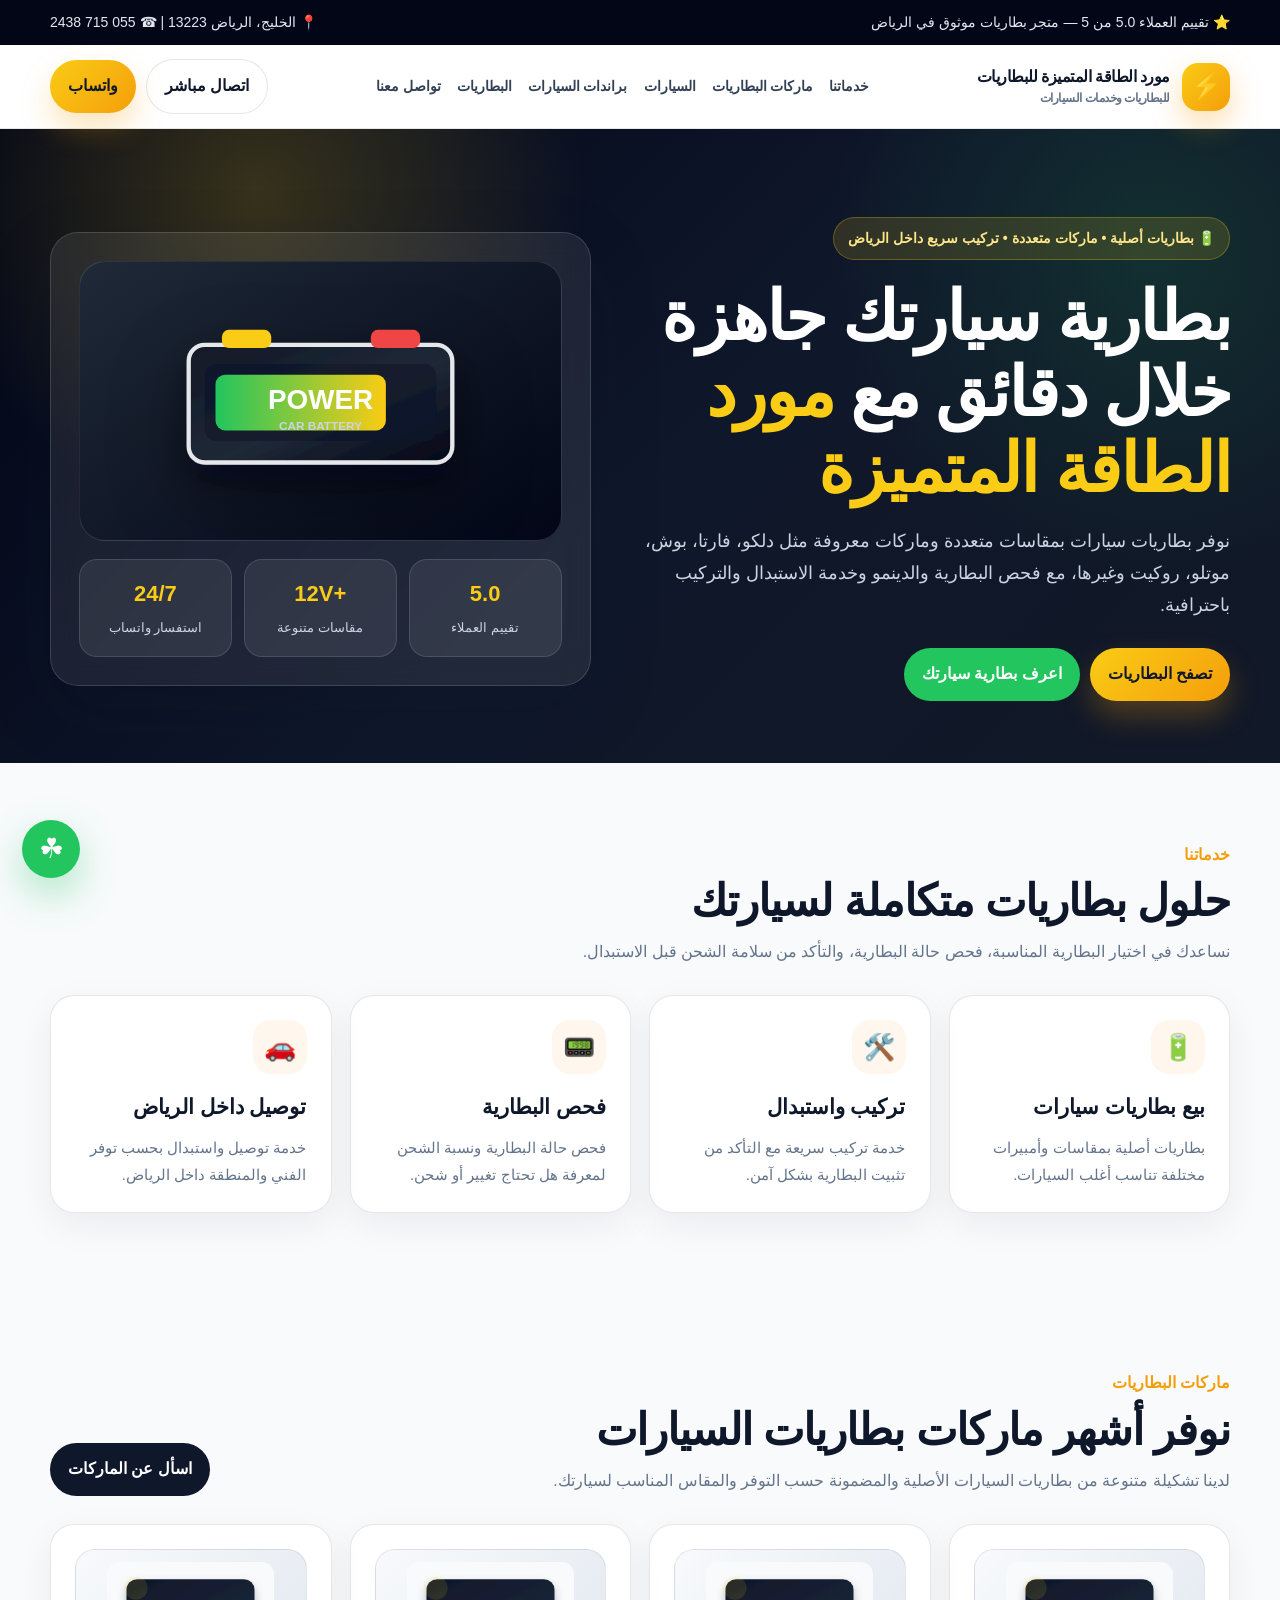
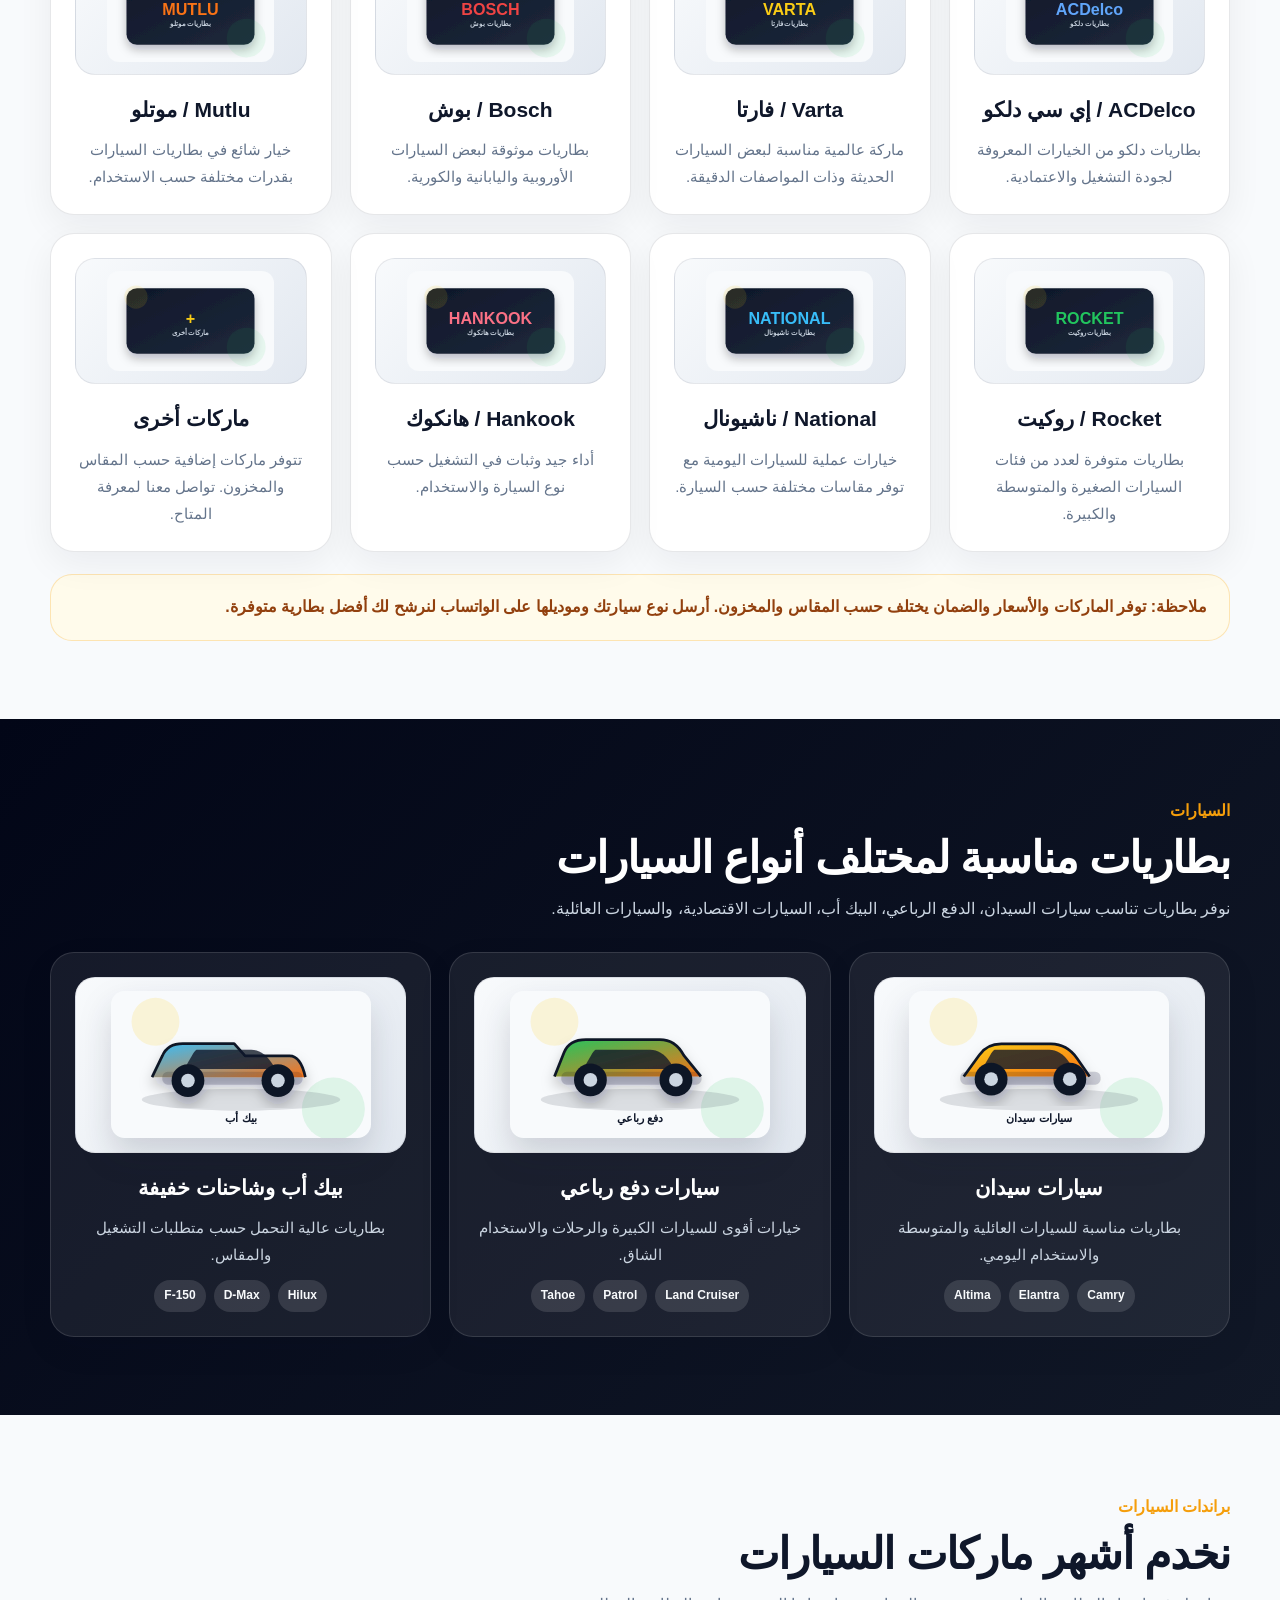
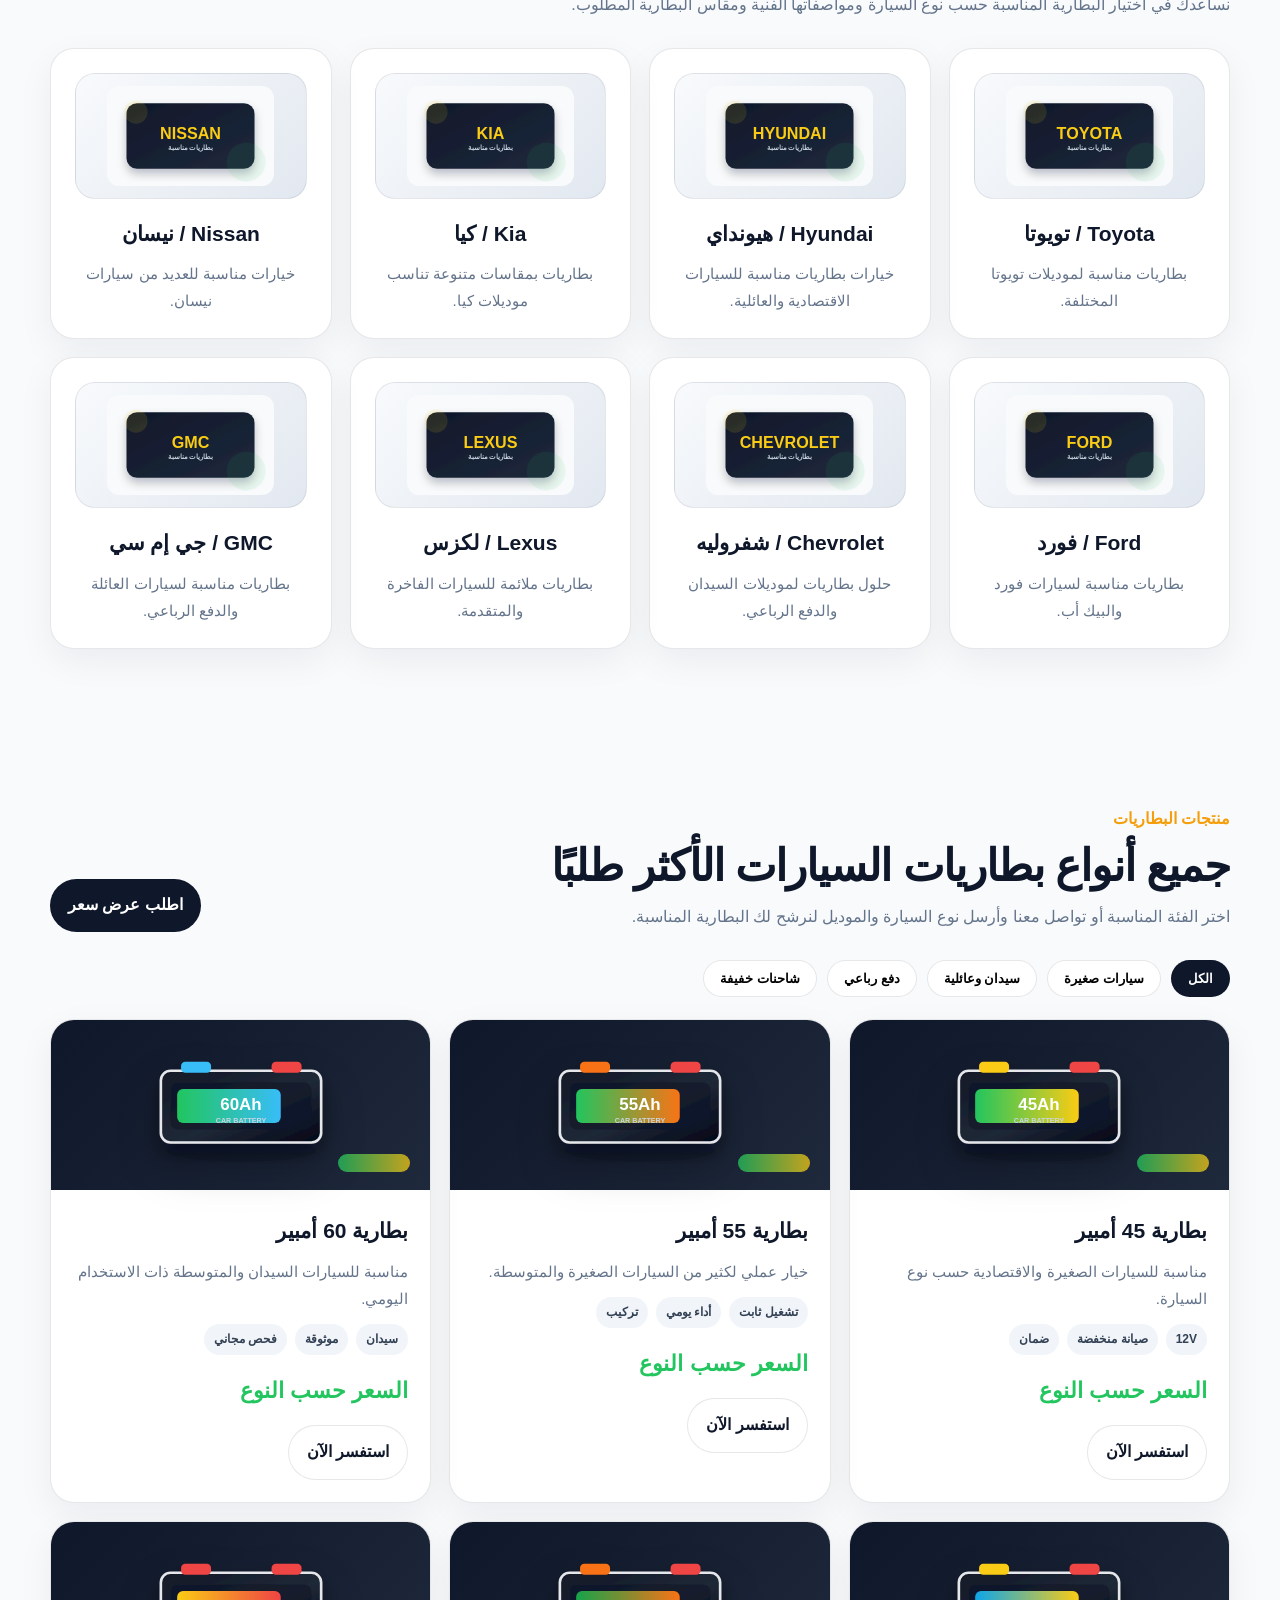
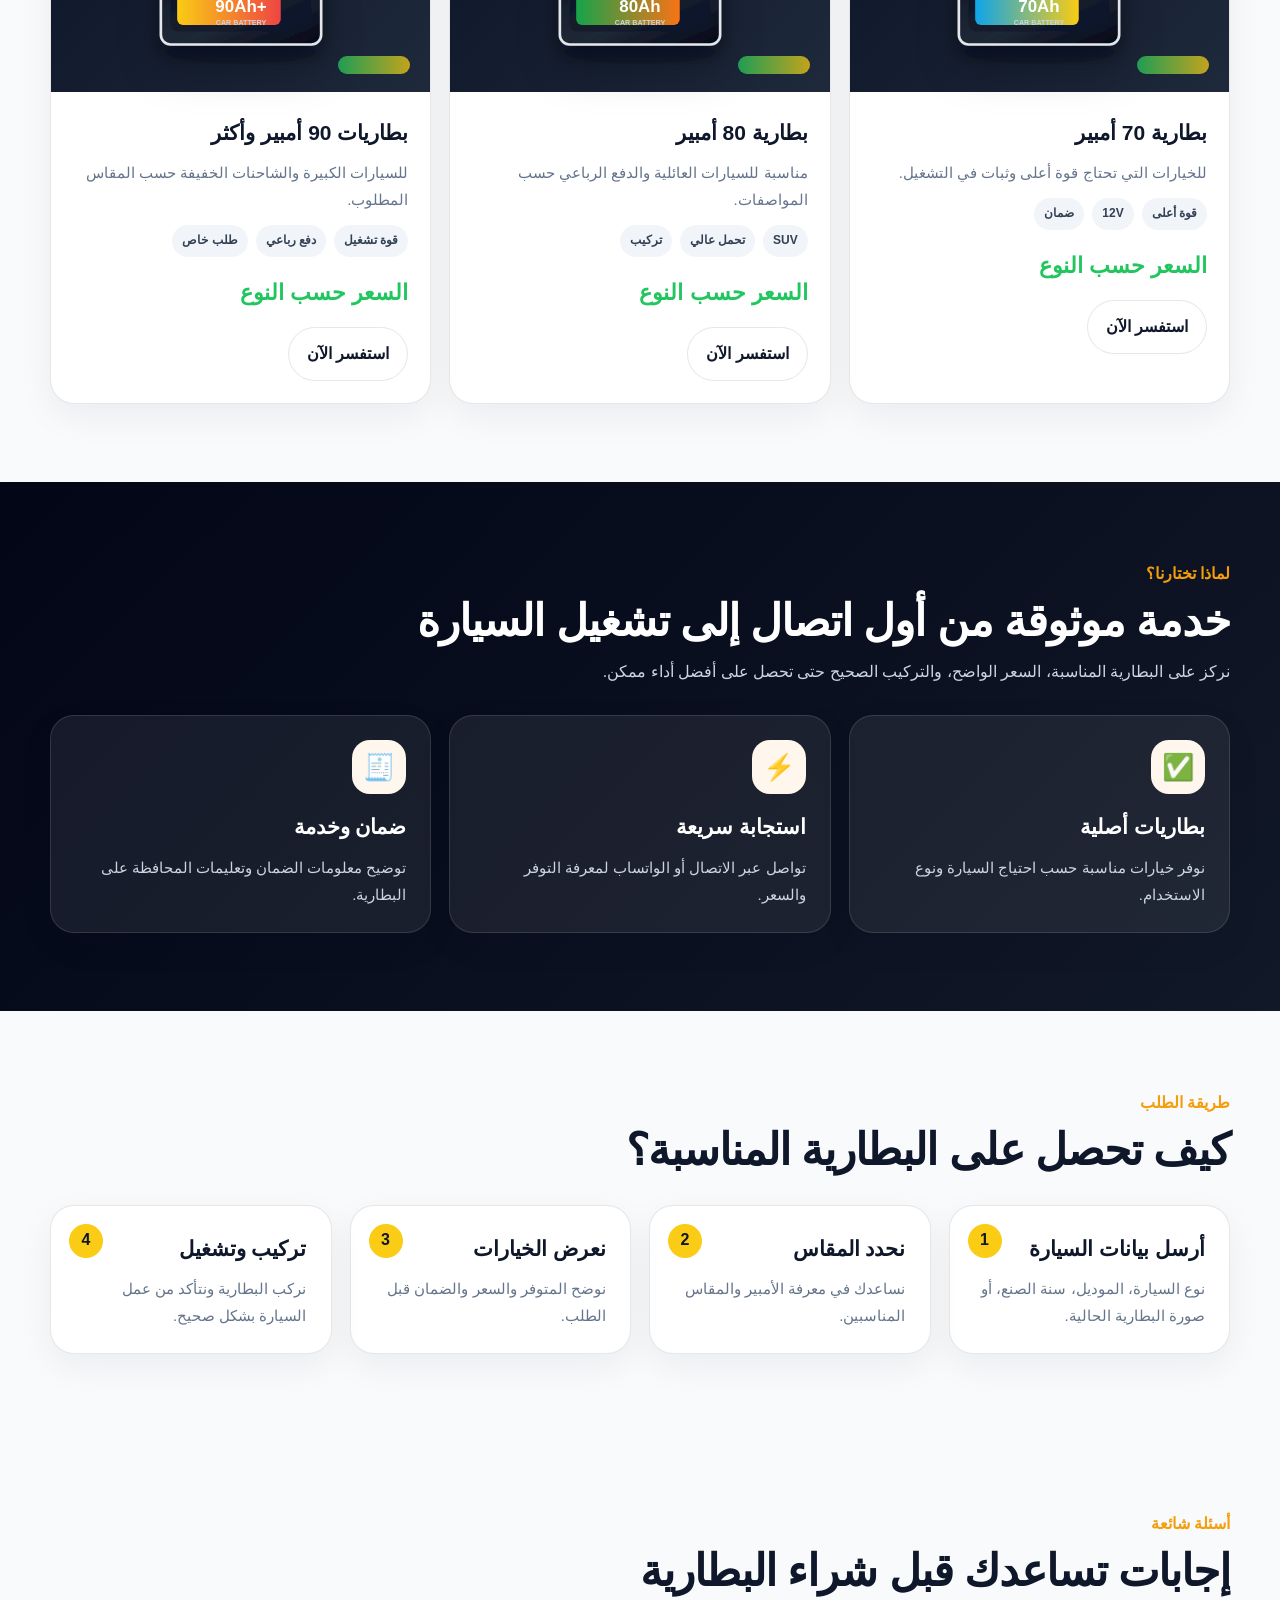
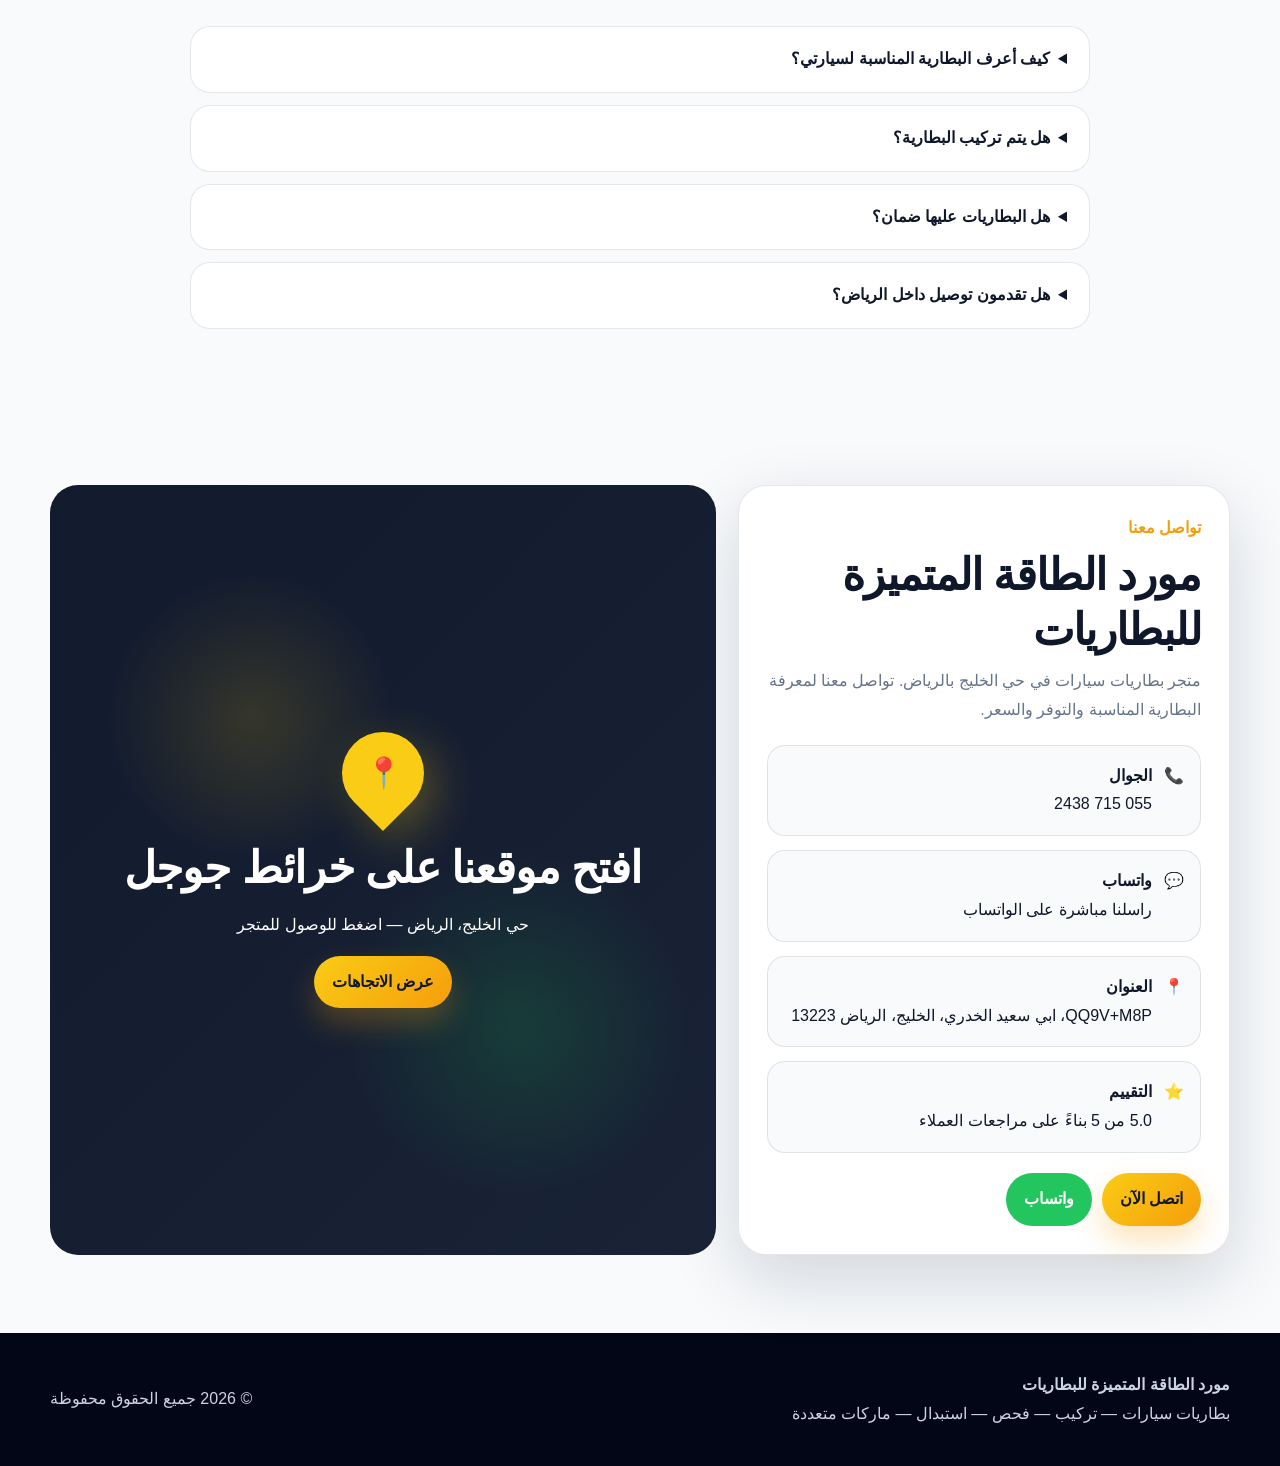
==== commit ecb82184: "Update index.html" ====
--- a/index.html
+++ b/index.html
@@ -1,7 +1,7 @@
 <!DOCTYPE html>
 <html lang="ar" dir="rtl">
 <head>
-google-site-verification: googlef168163feedcddae.html
+<meta name="google-site-verification" content="Yxp03Z5TTCuOKH15BFUVGGDQGeXFrfQGbRaMHRB3LVk" />
   <meta charset="UTF-8" />
   <meta name="viewport" content="width=device-width, initial-scale=1.0" />
   <title>مورد الطاقة المتميزة للبطاريات | بطاريات سيارات في الرياض</title>
